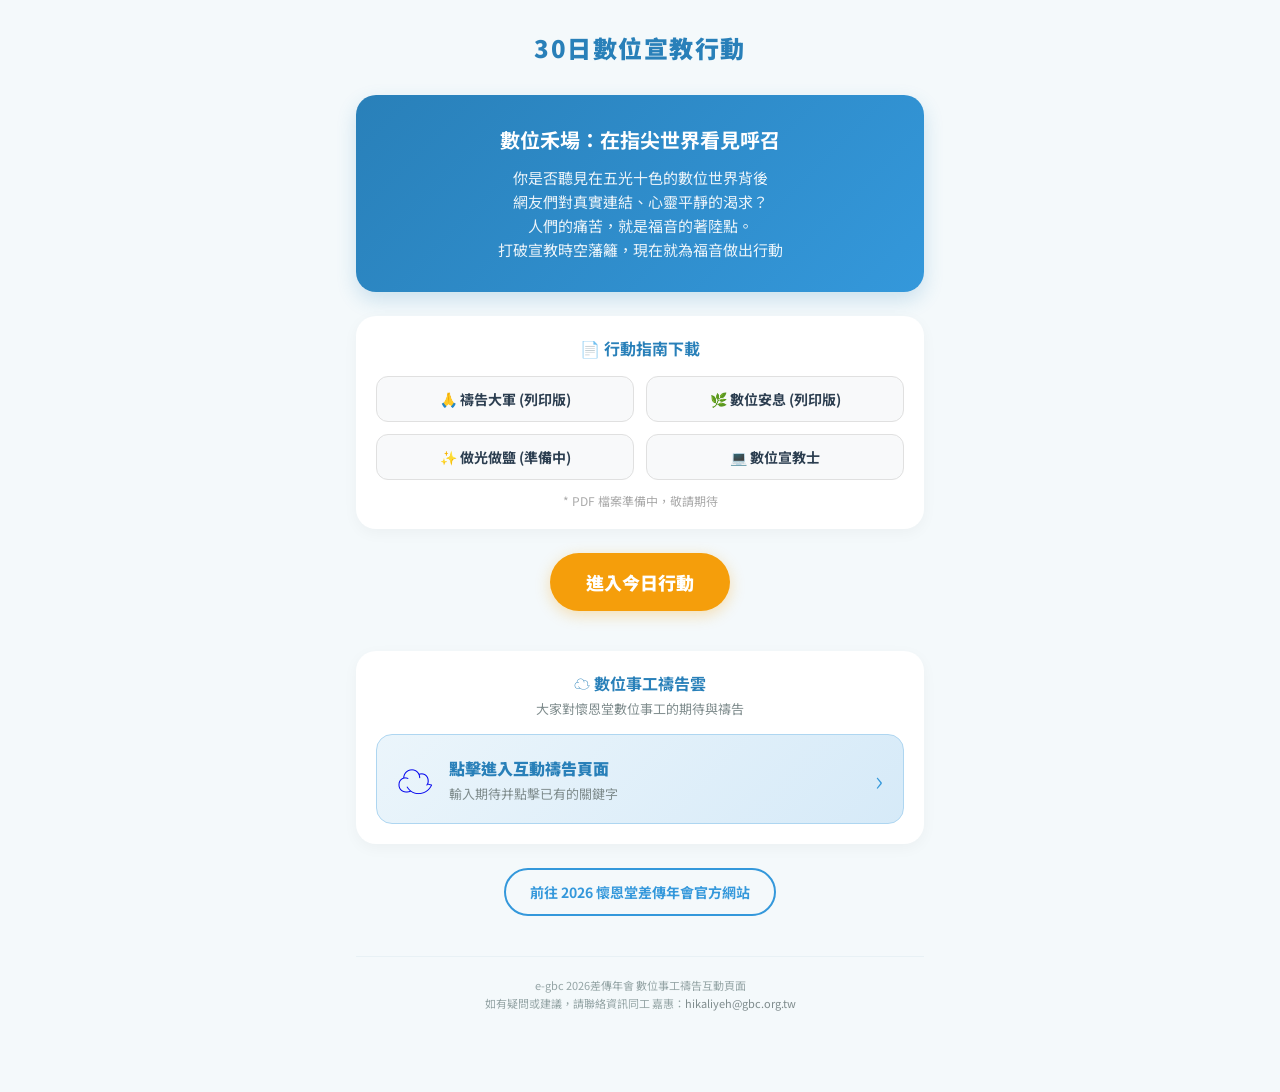
==== ActionCalendar/index.html @ e626426a "fix(ActionCalendar): replace iframe with cloud-card to fix iOS Safari freeze; add footer to WordClou" ====
<!DOCTYPE html>
<html lang="zh-TW">

<head>
  <meta charset="UTF-8">
  <meta name="viewport"
    content="width=device-width, initial-scale=1.0, maximum-scale=1.0, user-scalable=no, viewport-fit=cover">
  <title>30日數位宣教行動 | 懷恩堂數位事工</title>
  <meta name="description" content="三十天的數位事工宣教行動與禱告">
  <link rel="preconnect" href="https://fonts.googleapis.com">
  <link rel="preconnect" href="https://fonts.gstatic.com" crossorigin>
  <link href="https://fonts.googleapis.com/css2?family=Noto+Sans+TC:wght@400;500;700;900&display=swap" rel="stylesheet">
  <link rel="stylesheet" href="style.css">
</head>

<body>
  <div id="app">

    <!-- 全局頂部標題 (點擊回首頁) -->
    <header class="main-header" id="mainHeader">
      <h1>30日數位宣教行動</h1>
    </header>

    <!-- 首頁視圖 (Home View) -->
    <div id="home-view" class="view-section active">
      <div class="hero-section">
        <h2>數位禾場：在指尖世界看見呼召</h2>
        <p class="hero-text">你是否聽見在五光十色的數位世界背後<br>網友們對真實連結、心靈平靜的渴求？<br>人們的痛苦，就是福音的著陸點。<br>打破宣教時空藩籬，現在就為福音做出行動</p>
      </div>

      <div class="pdf-downloads">
        <h3>📄 行動指南下載</h3>
        <div class="pdf-buttons">
          <a href="print_prayer.html" target="_blank" class="btn-pdf">🙏 禱告大軍 (列印版)</a>
          <a href="print_sabbath.html" target="_blank" class="btn-pdf">🌿 數位安息 (列印版)</a>
          <a href="#" class="btn-pdf">✨ 做光做鹽 (準備中)</a>
          <a href="#" class="btn-pdf">💻 數位宣教士</a>
        </div>
        <p class="pdf-note">* PDF 檔案準備中，敬請期待</p>
      </div>

      <!-- 進入今日行動按鈕 -->
      <div class="enter-calendar-box">
        <button id="enterCalendarBtn" class="btn-primary">進入今日行動</button>
      </div>

      <div class="iframe-section">
        <h3><a href="../WordCloud/index.html" target="_blank" class="iframe-title-link">☁️ 數位事工禱告雲</a></h3>
        <p class="iframe-desc">大家對懷恩堂數位事工的期待與禱告</p>
        <a href="../WordCloud/index.html" target="_blank" class="cloud-card-link">
          <div class="cloud-card">
            <div class="cloud-card-icon">☁️</div>
            <div class="cloud-card-text">
              <strong>點擊進入互動禱告頁面</strong>
              <span>輸入期待并點擊已有的關鍵字</span>
            </div>
            <div class="cloud-card-arrow">›</div>
          </div>
        </a>
      </div>

      <div class="footer-links">
        <a href="https://www.gbc.org.tw/%e5%ae%a3%e6%95%99/2026missionsconference/" target="_blank"
          class="btn-outline">前往 2026 懷恩堂差傳年會官方網站</a>
      </div>

      <div class="copyright-footer">
        <p>e-gbc 2026差傳年會 數位事工禱告互動頁面</p>
        <p>如有疑問或建議，請聯絡資訊同工 嘉惠：<a href="mailto:hikaliyeh@gbc.org.tw">hikaliyeh@gbc.org.tw</a></p>
      </div>
    </div>

    <!-- 月曆視圖 (Calendar View) -->
    <div id="calendar-view" class="view-section">

      <!-- 經文副標題 -->
      <div class="scripture-box" id="scriptureBox">
        <div id="scriptureText"></div>
        <div id="scriptureSource"></div>
      </div>

      <!-- 行動頁籤 -->
      <div class="tabs-container">
        <div class="tab active" data-tab="1">
          <div class="tab-icon">🙏</div>
          <div class="tab-text">禱告大軍</div>
        </div>
        <div class="tab" data-tab="2">
          <div class="tab-icon">🌿</div>
          <div class="tab-text">數位安息</div>
        </div>
        <div class="tab" data-tab="3">
          <div class="tab-icon">✨</div>
          <div class="tab-text">做光做鹽</div>
        </div>
      </div>

      <!-- 內容展示區 -->
      <div class="content-container">
        <div class="content-card">
          <!-- 日期與標題排版區 -->
          <div class="card-header">
            <div class="big-date">
              <span class="month-num">6</span><span class="slash">/</span><span class="day-num" id="cardDay">1</span>
            </div>
            <div class="date-info">
              <div class="weekday" id="cardWeekday">週一</div>
              <div class="topic-title" id="cardTopic">事工守望</div>
            </div>
          </div>
          <hr class="card-divider">
          <!-- 實際行動內容 -->
          <div class="action-text" id="actionContent">
            <!-- JS 將動態填入內容 -->
          </div>

          <!-- 備註或 iframe 區塊 -->
          <div class="extra-content" id="extraContent">
            <!-- 預留區塊 -->
          </div>
        </div>
      </div>

      <!-- 畫面下方：左右切換按鈕 -->
      <div class="bottom-nav">
        <button id="prevBtn" class="nav-btn-large" title="前一天">
          <svg viewBox="0 0 24 24" width="28" height="28">
            <path fill="currentColor" d="M15.41 16.59L10.83 12l4.58-4.59L14 6l-6 6 6 6 1.41-1.41z" />
          </svg>
          <span>前一天</span>
        </button>
        <button id="todayBtn" class="nav-btn-large today-btn" style="display: none;">
          返回今天
        </button>
        <button id="nextBtn" class="nav-btn-large" title="後一天">
          <span>後一天</span>
          <svg viewBox="0 0 24 24" width="28" height="28">
            <path fill="currentColor" d="M8.59 16.59L13.17 12 8.59 7.41 10 6l6 6-6 6-1.41-1.41z" />
          </svg>
        </button>
      </div>

    </div>

  </div>

  <script src="data.js"></script>
  <script src="app.js"></script>
</body>

</html>
---- ActionCalendar/style.css ----
/* 宣教行動月曆 v2 */
:root {
  --bg-color: #F4F9FB;
  --card-bg: #FFFFFF;
  --primary: #3498DB;
  --primary-dark: #2980B9;
  --text-main: #2C3E50;
  --text-light: #7F8C8D;
  --border: #E8F1F5;
  --tab-active-bg: #E3F2FD;
  --tab-active-text: #1976D2;
  --accent: #F59E0B; /* 溫暖的金色點綴 */
}

* {
  box-sizing: border-box;
  margin: 0;
  padding: 0;
  font-family: 'Noto Sans TC', sans-serif;
}

body {
  background-color: var(--bg-color);
  color: var(--text-main);
  min-height: 100vh;
  display: flex;
  justify-content: center;
  -webkit-font-smoothing: antialiased;
  font-size: 18px; /* 加大基礎字體讓長輩好閱讀 */
}

#app {
  width: 100%;
  max-width: 600px;
  background: transparent;
  padding: 20px 16px 80px; /* 底部留白給導航按鈕 */
  display: flex;
  flex-direction: column;
}

/* ── SPA 視圖切換 ──────────────────────── */
.view-section {
  display: none;
  animation: fadeIn 0.4s ease-out;
}
.view-section.active {
  display: block;
}

/* ── 頁首 (全局) ───────────────────────── */
.main-header {
  text-align: center;
  margin-bottom: 24px;
  margin-top: 10px;
  cursor: pointer; /* 點擊回首頁 */
  transition: transform 0.2s;
}
.main-header:active {
  transform: scale(0.98);
}
.main-header h1 {
  font-size: 24px;
  font-weight: 900;
  color: var(--primary-dark);
  letter-spacing: 1.5px;
  margin-bottom: 6px;
}
.main-header p {
  font-size: 14px;
  color: var(--text-light);
  font-weight: 500;
}

/* =========================================
   首頁視圖 (Home View)
   ========================================= */
.hero-section {
  background: linear-gradient(135deg, #2980B9, #3498DB);
  color: white;
  border-radius: 20px;
  padding: 30px 20px;
  text-align: center;
  margin-bottom: 24px;
  box-shadow: 0 8px 20px rgba(41, 128, 185, 0.2);
}
.hero-section h2 {
  font-size: 20px;
  font-weight: 700;
  margin-bottom: 12px;
  color: #fff;
}
.hero-text {
  font-size: 15px;
  line-height: 1.6;
  opacity: 0.9;
}

.pdf-downloads {
  background: var(--card-bg);
  border-radius: 20px;
  padding: 20px;
  margin-bottom: 24px;
  box-shadow: 0 4px 15px rgba(0,0,0,0.04);
  text-align: center;
}
.pdf-downloads h3 {
  font-size: 16px;
  color: var(--primary-dark);
  margin-bottom: 16px;
}
.pdf-buttons {
  display: grid;
  grid-template-columns: 1fr 1fr;
  gap: 12px;
}
.btn-pdf {
  display: flex;
  align-items: center;
  justify-content: center;
  background: #f8f9fa;
  border: 1px solid #e0e0e0;
  color: var(--text-main);
  padding: 12px 8px;
  border-radius: 12px;
  text-decoration: none;
  font-weight: 700;
  font-size: 14px;
  transition: all 0.2s;
}
.btn-pdf:hover {
  background: #e3f2fd;
  border-color: var(--primary);
  color: var(--primary-dark);
}
.pdf-note {
  font-size: 12px;
  color: #aaa;
  margin-top: 12px;
}

.iframe-section {
  background: var(--card-bg);
  border-radius: 20px;
  padding: 20px;
  margin-bottom: 24px;
  box-shadow: 0 4px 15px rgba(0,0,0,0.04);
}
.iframe-section h3 {
  font-size: 16px;
  margin-bottom: 4px;
  text-align: center;
}
.iframe-title-link {
  color: var(--primary-dark);
  text-decoration: none;
  transition: color 0.2s;
}
.iframe-title-link:hover {
  color: var(--accent);
  text-decoration: underline;
}
.iframe-desc {
  font-size: 13px;
  color: var(--text-light);
  text-align: center;
  margin-bottom: 16px;
}
.iframe-container {
  width: 100%;
  height: 300px;
  border-radius: 12px;
  overflow: hidden;
  border: 1px solid var(--border);
  background: #fafafa;
}

/* 可點擊的字雲卡片 */
.cloud-card-link {
  text-decoration: none;
  display: block;
  margin-top: 4px;
}
.cloud-card {
  display: flex;
  align-items: center;
  gap: 16px;
  background: linear-gradient(135deg, #EBF5FB, #D6EAF8);
  border: 1px solid #AED6F1;
  border-radius: 16px;
  padding: 18px 20px;
  transition: all 0.2s;
}
.cloud-card:hover, .cloud-card:active {
  background: linear-gradient(135deg, #D6EAF8, #AED6F1);
  transform: translateY(-2px);
  box-shadow: 0 6px 16px rgba(41, 128, 185, 0.15);
}
.cloud-card-icon {
  font-size: 36px;
  flex-shrink: 0;
}
.cloud-card-text {
  flex: 1;
  display: flex;
  flex-direction: column;
  gap: 4px;
}
.cloud-card-text strong {
  font-size: 16px;
  color: var(--primary-dark);
  font-weight: 900;
}
.cloud-card-text span {
  font-size: 13px;
  color: var(--text-light);
}
.cloud-card-arrow {
  font-size: 28px;
  color: var(--primary);
  font-weight: 300;
}

.footer-links {
  text-align: center;
  margin-bottom: 30px;
}
.btn-outline {
  display: inline-block;
  padding: 12px 24px;
  border: 2px solid var(--primary);
  color: var(--primary);
  border-radius: 30px;
  text-decoration: none;
  font-weight: 700;
  font-size: 14px;
  transition: all 0.2s;
}
.btn-outline:hover {
  background: var(--primary);
  color: white;
}
.enter-calendar-box {
  text-align: center;
  margin-top: 0px;
  margin-bottom: 40px;
}
.btn-primary {
  background: var(--accent);
  color: #fff;
  border: none;
  padding: 16px 36px;
  font-size: 18px;
  font-weight: 900;
  border-radius: 30px;
  box-shadow: 0 4px 15px rgba(245, 158, 11, 0.3);
  cursor: pointer;
  transition: transform 0.2s;
}
.btn-primary:active {
  transform: scale(0.95);
}

.copyright-footer {
  text-align: center;
  margin-top: 40px;
  padding-top: 20px;
  border-top: 1px solid var(--border);
  font-size: 11px;
  color: #95a5a6;
  line-height: 1.6;
}
.copyright-footer a {
  color: #7f8c8d;
  text-decoration: none;
}
.copyright-footer a:hover {
  text-decoration: underline;
}

/* =========================================
   月曆視圖 (Calendar View)
   ========================================= */

/* ── 頁籤 ─────────────────────────────── */
.tabs-container {
  display: flex;
  gap: 10px;
  margin-bottom: 16px;
}

.tab {
  flex: 1;
  background: var(--card-bg);
  border: 1px solid var(--border);
  border-radius: 16px;
  padding: 12px 6px;
  text-align: center;
  cursor: pointer;
  transition: all 0.2s ease;
  display: flex;
  flex-direction: column;
  align-items: center;
  gap: 6px;
  box-shadow: 0 2px 8px rgba(0,0,0,0.02);
}
.tab-icon {
  font-size: 20px;
}
.tab-text {
  font-size: 13px;
  font-weight: 700;
  color: var(--text-light);
}
.tab:hover {
  border-color: var(--primary);
}
.tab.active {
  background: var(--tab-active-bg);
  border-color: var(--primary);
  transform: translateY(-2px);
  box-shadow: 0 6px 12px rgba(25, 118, 210, 0.1);
}
.tab.active .tab-text {
  color: var(--tab-active-text);
}

/* ── 經文副標題 ──────────────────────── */
.scripture-box {
  background: rgba(41, 128, 185, 0.05);
  padding: 16px 20px;
  border-radius: 12px;
  margin-bottom: 20px;
  color: var(--text-main);
  transition: opacity 0.3s;
  text-align: center;
}
#scriptureText {
  font-size: 16px;
  font-weight: 500;
  line-height: 1.6;
  margin-bottom: 8px;
}
#scriptureSource {
  font-size: 14px;
  color: var(--text-light);
  font-weight: 700;
}

/* ── 內容展示區與排版 ─────────────────── */
.content-container {
  flex: 1;
  margin-bottom: 20px;
}
.content-card {
  background: var(--card-bg);
  border-radius: 20px;
  padding: 24px;
  box-shadow: 0 8px 25px rgba(0, 0, 0, 0.04);
  animation: fadeIn 0.3s ease-out;
}

.card-header {
  display: flex;
  align-items: center;
  gap: 16px;
  margin-bottom: 16px;
}
.big-date {
  font-family: 'Arial', sans-serif;
  color: var(--primary-dark);
  line-height: 1;
}
.big-date .month-num {
  font-size: 24px;
  font-weight: 700;
}
.big-date .slash {
  font-size: 24px;
  font-weight: 300;
  margin: 0 4px;
  color: #bdc3c7;
}
.big-date .day-num {
  font-size: 48px;
  font-weight: 900;
  letter-spacing: -2px;
}

.date-info {
  display: flex;
  flex-direction: row;
  align-items: baseline;
  gap: 8px;
}
.date-info .weekday {
  font-size: 20px;
  font-weight: 700;
  color: var(--primary-dark);
}
.date-info .topic-title {
  font-size: 20px;
  font-weight: 900;
  color: var(--text-main);
  white-space: nowrap;
}

.card-divider {
  border: 0;
  height: 1px;
  background: var(--border);
  margin-bottom: 20px;
}

.action-text {
  font-size: 18px; /* 放大大內文 */
  line-height: 1.8;
  color: #34495e;
}
.action-text strong {
  color: var(--primary-dark);
}

.extra-content {
  margin-top: 20px;
}

/* ── 畫面下方導航按鈕 ─────────────────── */
.bottom-nav {
  display: flex;
  justify-content: space-between;
  gap: 12px;
  margin-top: 10px;
}
.nav-btn-large {
  flex: 1;
  display: flex;
  align-items: center;
  justify-content: center;
  gap: 4px;
  background: var(--card-bg);
  border: 1px solid var(--border);
  padding: 14px 8px;
  border-radius: 16px;
  color: var(--primary);
  font-weight: 700;
  font-size: 16px;
  cursor: pointer;
  box-shadow: 0 4px 10px rgba(0,0,0,0.03);
  transition: all 0.2s;
}
.today-btn {
  color: var(--text-light);
  font-size: 15px;
}
.nav-btn-large:hover:not(:disabled) {
  background: var(--tab-active-bg);
  border-color: var(--primary);
}
.nav-btn-large:active:not(:disabled) {
  transform: scale(0.98);
}
.nav-btn-large:disabled {
  color: #bdc3c7;
  background: #f8f9fa;
  cursor: not-allowed;
  box-shadow: none;
}

@keyframes fadeIn {
  from { opacity: 0; transform: translateY(10px); }
  to { opacity: 1; transform: translateY(0); }
}
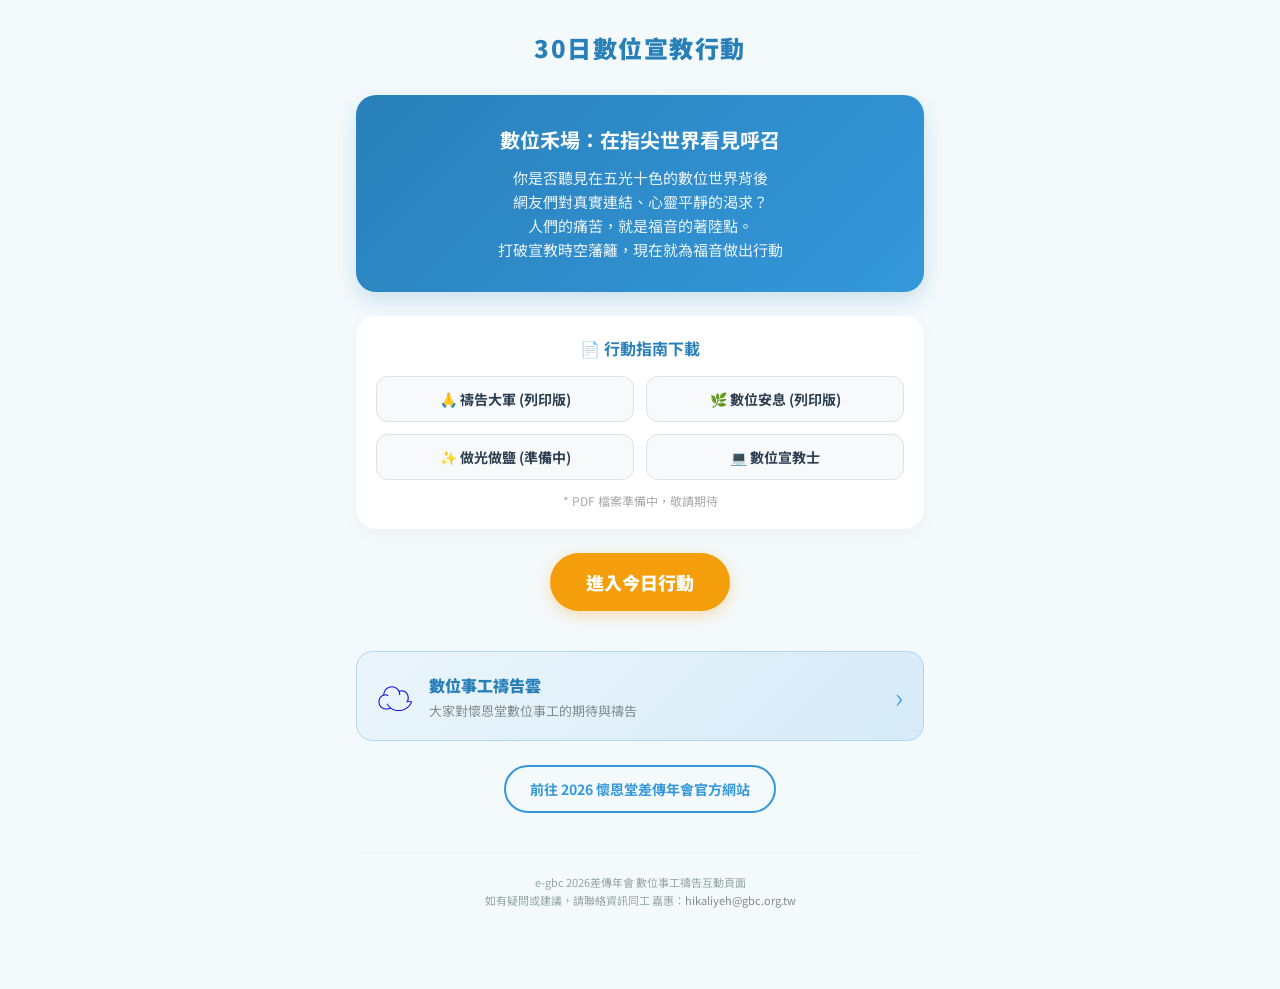
==== commit 220e5767: "style(ActionCalendar): merge wordcloud title and subtitle into card button" ====
--- a/ActionCalendar/index.html
+++ b/ActionCalendar/index.html
@@ -44,15 +44,13 @@
         <button id="enterCalendarBtn" class="btn-primary">進入今日行動</button>
       </div>
 
-      <div class="iframe-section">
-        <h3><a href="../WordCloud/index.html" target="_blank" class="iframe-title-link">☁️ 數位事工禱告雲</a></h3>
-        <p class="iframe-desc">大家對懷恩堂數位事工的期待與禱告</p>
+      <div class="iframe-section" style="padding: 0; background: transparent; box-shadow: none;">
         <a href="../WordCloud/index.html" target="_blank" class="cloud-card-link">
           <div class="cloud-card">
             <div class="cloud-card-icon">☁️</div>
             <div class="cloud-card-text">
-              <strong>點擊進入互動禱告頁面</strong>
-              <span>輸入期待并點擊已有的關鍵字</span>
+              <strong>數位事工禱告雲</strong>
+              <span>大家對懷恩堂數位事工的期待與禱告</span>
             </div>
             <div class="cloud-card-arrow">›</div>
           </div>
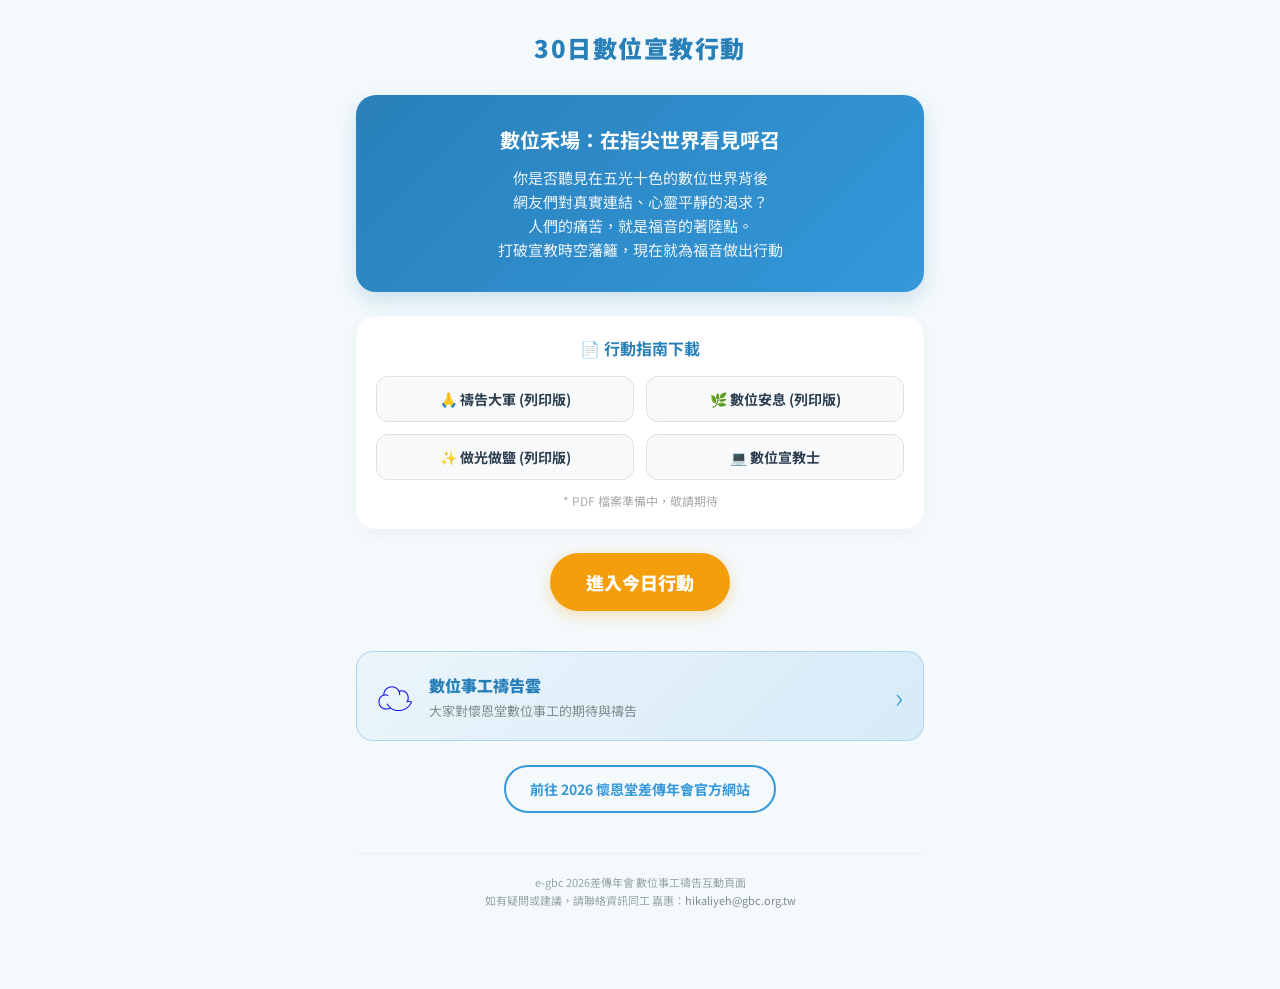
==== commit 05fa58f9: "feat(ActionCalendar): add Light action plan data and print page" ====
--- a/ActionCalendar/index.html
+++ b/ActionCalendar/index.html
@@ -33,7 +33,7 @@
         <div class="pdf-buttons">
           <a href="print_prayer.html" target="_blank" class="btn-pdf">🙏 禱告大軍 (列印版)</a>
           <a href="print_sabbath.html" target="_blank" class="btn-pdf">🌿 數位安息 (列印版)</a>
-          <a href="#" class="btn-pdf">✨ 做光做鹽 (準備中)</a>
+          <a href="print_light.html" target="_blank" class="btn-pdf">✨ 做光做鹽 (列印版)</a>
           <a href="#" class="btn-pdf">💻 數位宣教士</a>
         </div>
         <p class="pdf-note">* PDF 檔案準備中，敬請期待</p>
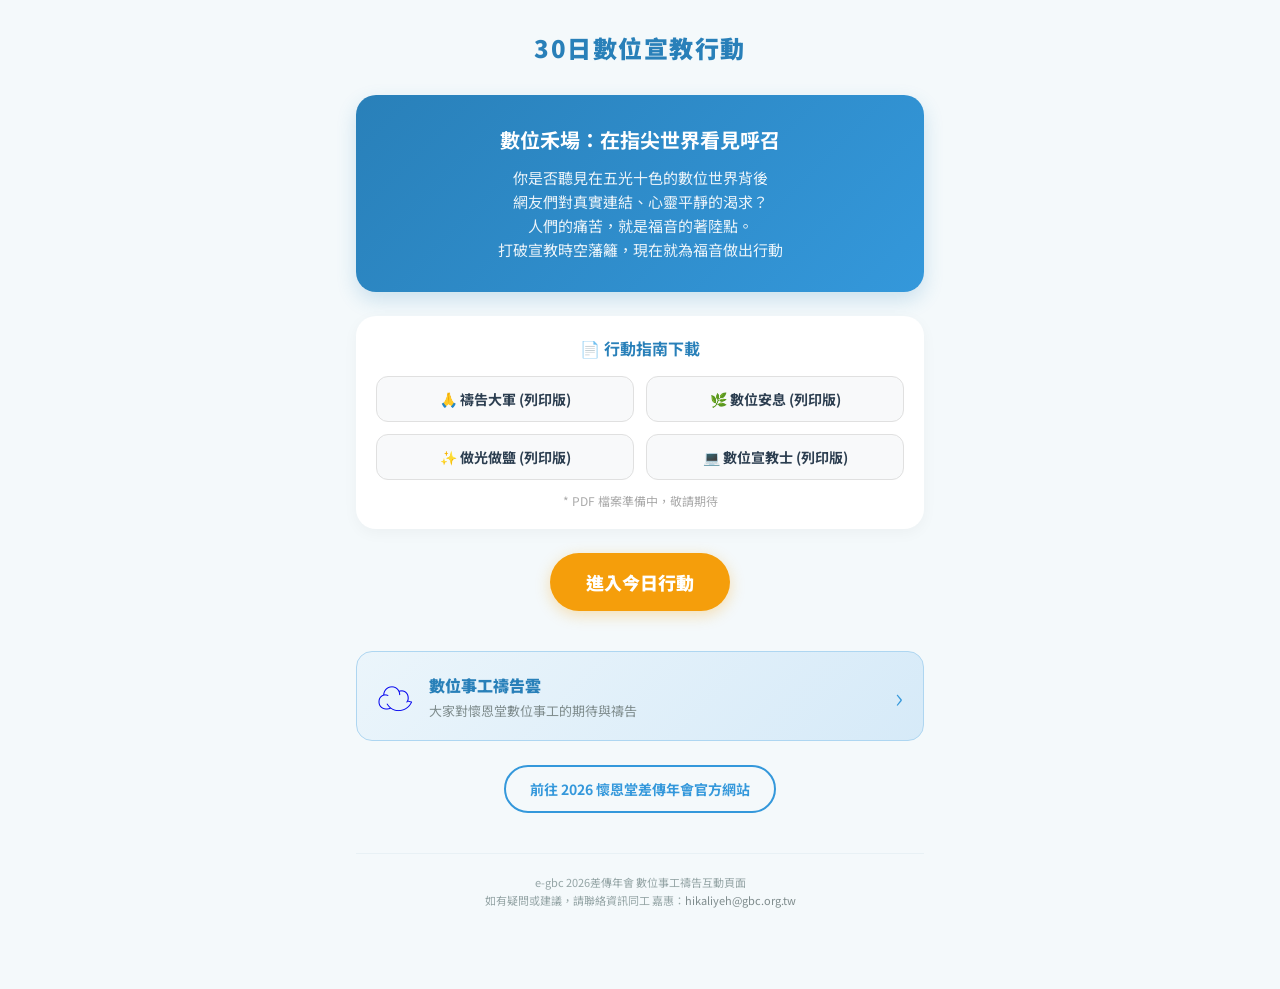
==== commit d39ef943: "feat(ActionCalendar): add Missionary action plan and print page" ====
--- a/ActionCalendar/index.html
+++ b/ActionCalendar/index.html
@@ -34,7 +34,7 @@
           <a href="print_prayer.html" target="_blank" class="btn-pdf">🙏 禱告大軍 (列印版)</a>
           <a href="print_sabbath.html" target="_blank" class="btn-pdf">🌿 數位安息 (列印版)</a>
           <a href="print_light.html" target="_blank" class="btn-pdf">✨ 做光做鹽 (列印版)</a>
-          <a href="#" class="btn-pdf">💻 數位宣教士</a>
+          <a href="print_missionary.html" target="_blank" class="btn-pdf">💻 數位宣教士 (列印版)</a>
         </div>
         <p class="pdf-note">* PDF 檔案準備中，敬請期待</p>
       </div>
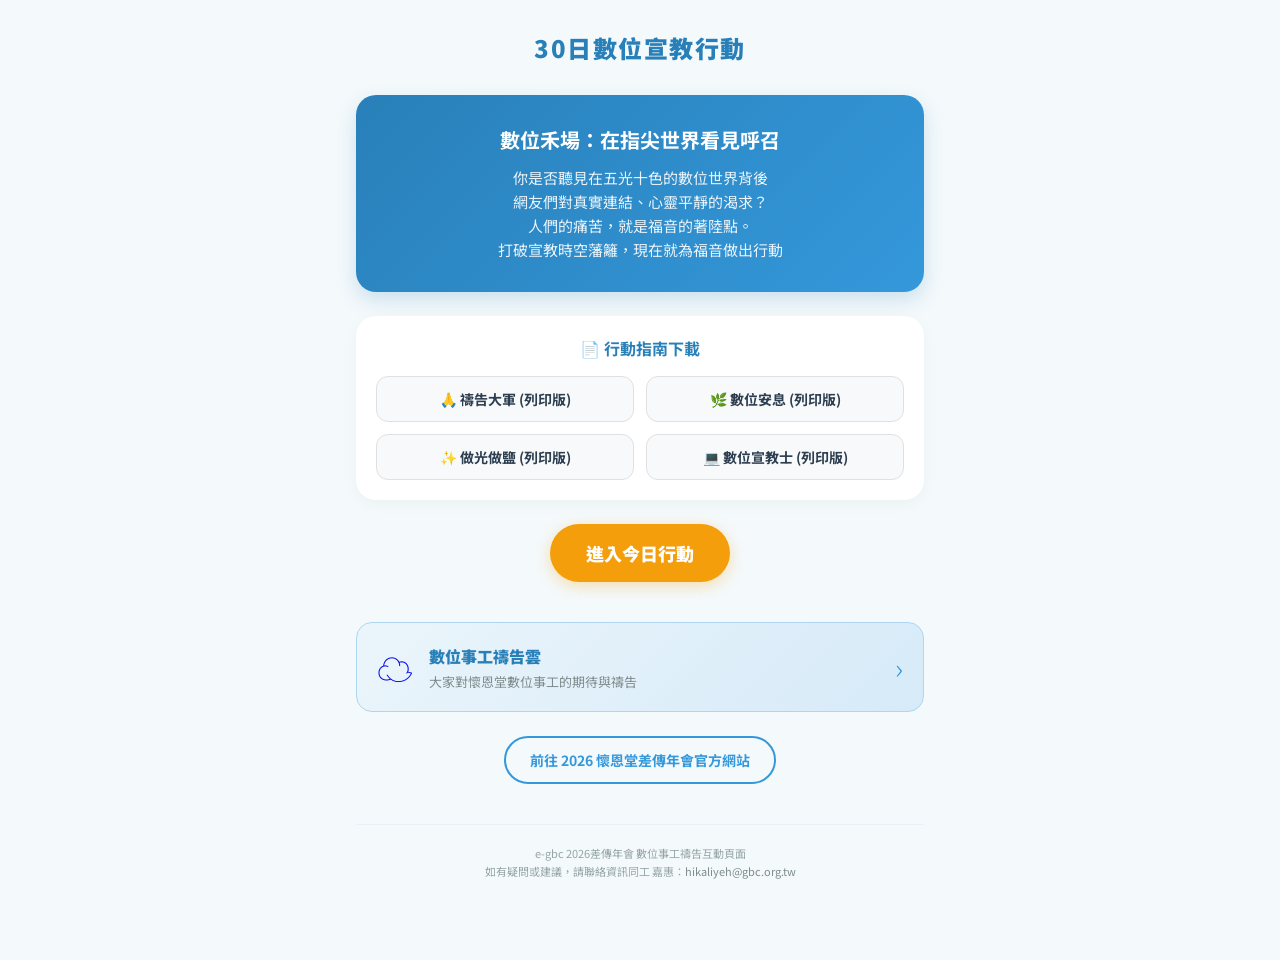
==== commit 862741ca: "feat(ActionCalendar): add 4th tab Missionary to calendar and remove PDF note" ====
--- a/ActionCalendar/index.html
+++ b/ActionCalendar/index.html
@@ -36,7 +36,6 @@
           <a href="print_light.html" target="_blank" class="btn-pdf">✨ 做光做鹽 (列印版)</a>
           <a href="print_missionary.html" target="_blank" class="btn-pdf">💻 數位宣教士 (列印版)</a>
         </div>
-        <p class="pdf-note">* PDF 檔案準備中，敬請期待</p>
       </div>
 
       <!-- 進入今日行動按鈕 -->
@@ -90,6 +89,10 @@
         <div class="tab" data-tab="3">
           <div class="tab-icon">✨</div>
           <div class="tab-text">做光做鹽</div>
+        </div>
+        <div class="tab" data-tab="4">
+          <div class="tab-icon">💻</div>
+          <div class="tab-text">數位宣教士</div>
         </div>
       </div>
 
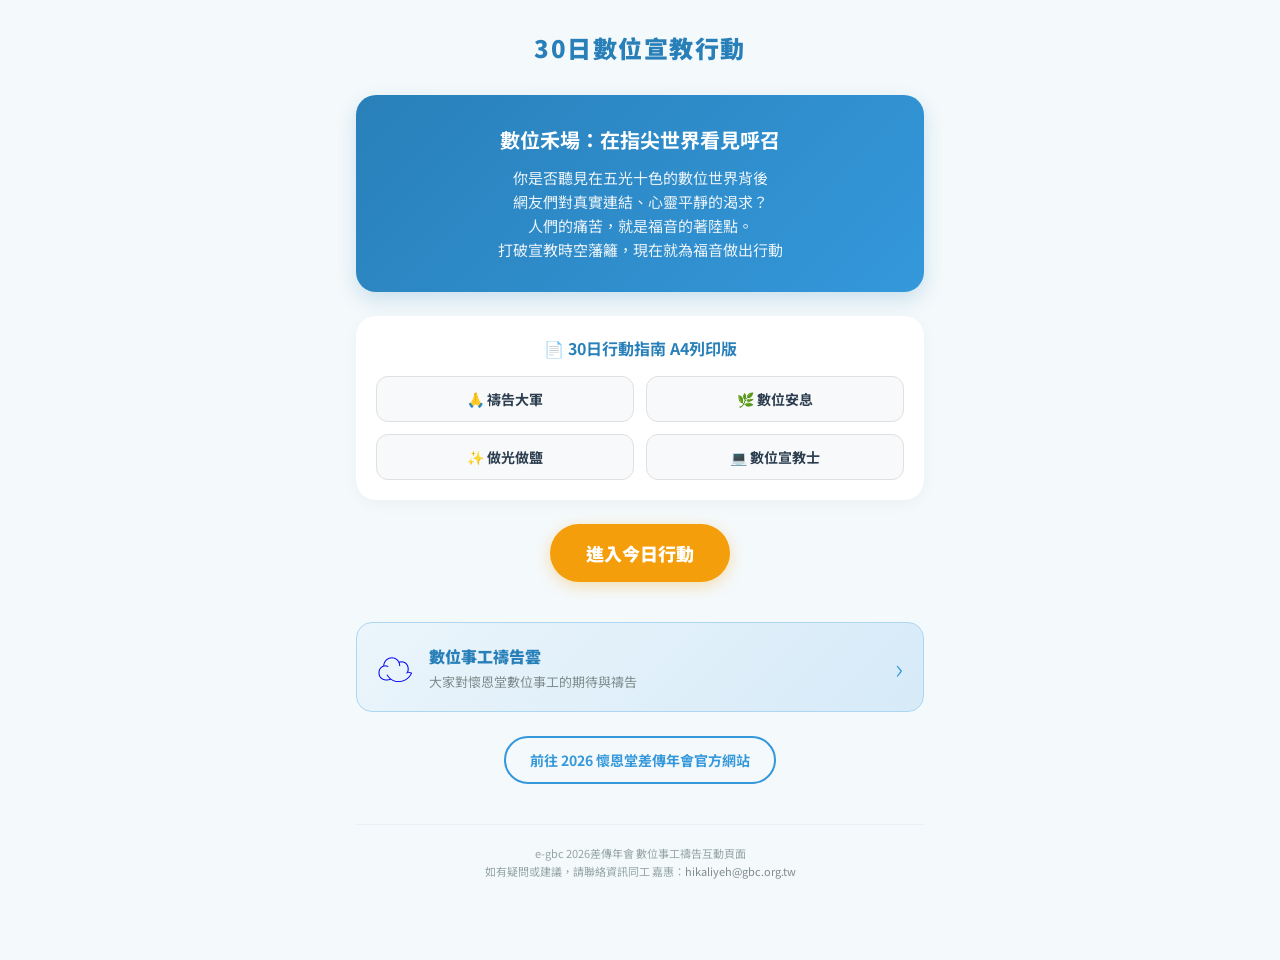
==== commit fc2c2bb0: "fix(ActionCalendar): render action4 data, update scripture, add 6/6 wordcloud link, update PDF butto" ====
--- a/ActionCalendar/index.html
+++ b/ActionCalendar/index.html
@@ -29,12 +29,12 @@
       </div>
 
       <div class="pdf-downloads">
-        <h3>📄 行動指南下載</h3>
+        <h3>📄 30日行動指南 A4列印版</h3>
         <div class="pdf-buttons">
-          <a href="print_prayer.html" target="_blank" class="btn-pdf">🙏 禱告大軍 (列印版)</a>
-          <a href="print_sabbath.html" target="_blank" class="btn-pdf">🌿 數位安息 (列印版)</a>
-          <a href="print_light.html" target="_blank" class="btn-pdf">✨ 做光做鹽 (列印版)</a>
-          <a href="print_missionary.html" target="_blank" class="btn-pdf">💻 數位宣教士 (列印版)</a>
+          <a href="print_prayer.html" target="_blank" class="btn-pdf">🙏 禱告大軍</a>
+          <a href="print_sabbath.html" target="_blank" class="btn-pdf">🌿 數位安息</a>
+          <a href="print_light.html" target="_blank" class="btn-pdf">✨ 做光做鹽</a>
+          <a href="print_missionary.html" target="_blank" class="btn-pdf">💻 數位宣教士</a>
         </div>
       </div>
 
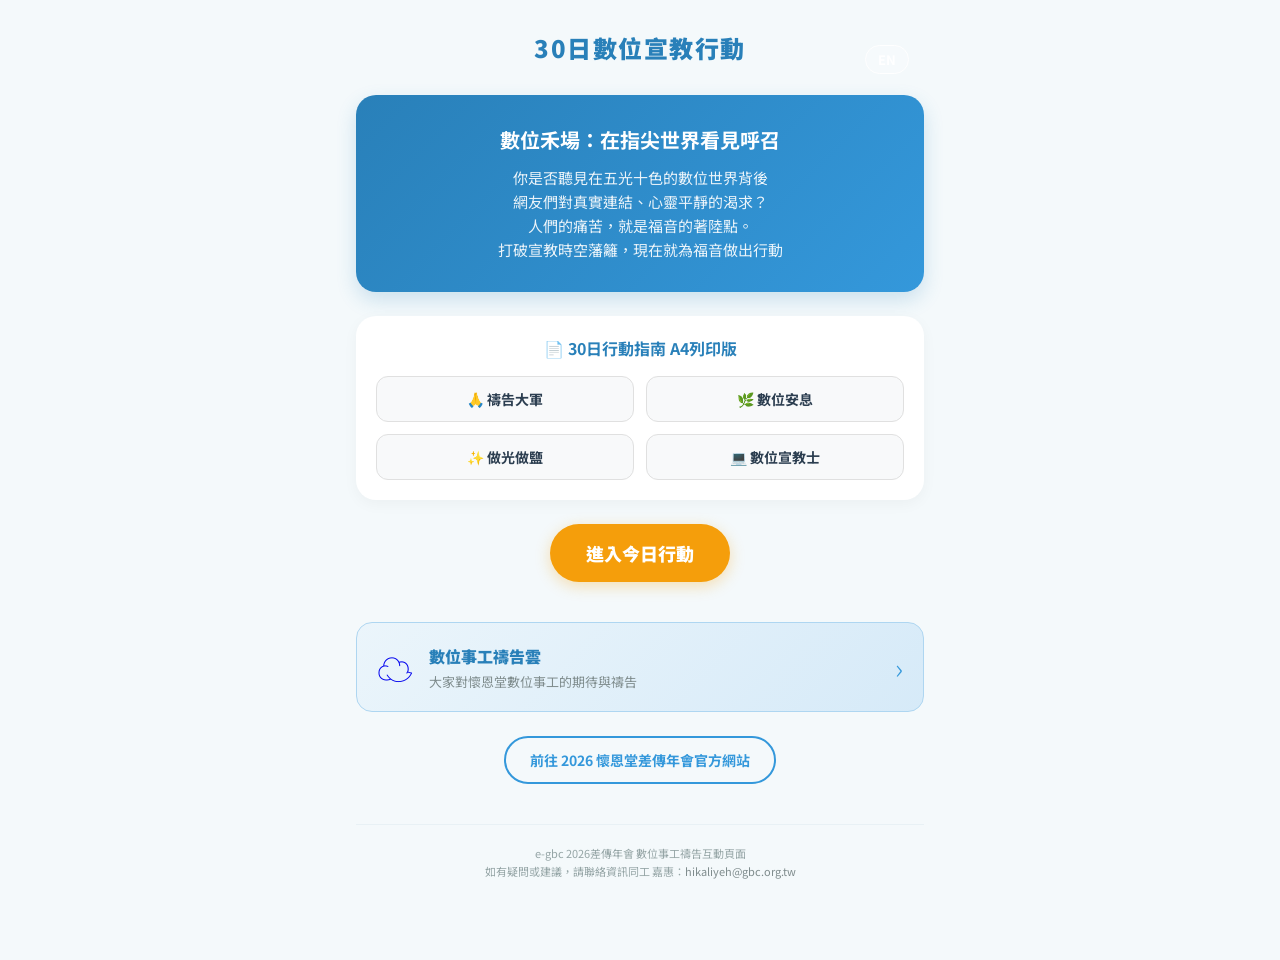
==== commit c451735c: "feat(i18n): complete bilingual implementation for ActionCalendar and WordCloud" ====
--- a/ActionCalendar/index.html
+++ b/ActionCalendar/index.html
@@ -11,36 +11,57 @@
   <link rel="preconnect" href="https://fonts.gstatic.com" crossorigin>
   <link href="https://fonts.googleapis.com/css2?family=Noto+Sans+TC:wght@400;500;700;900&display=swap" rel="stylesheet">
   <link rel="stylesheet" href="style.css">
+  <style>
+    .lang-toggle-btn {
+      position: absolute;
+      right: 15px;
+      top: 15px;
+      background: rgba(255, 255, 255, 0.2);
+      border: 1px solid #fff;
+      color: #fff;
+      border-radius: 20px;
+      padding: 4px 12px;
+      cursor: pointer;
+      font-size: 13px;
+      font-weight: bold;
+      transition: background 0.2s;
+    }
+    .lang-toggle-btn:hover {
+      background: rgba(255, 255, 255, 0.4);
+    }
+    .main-header { position: relative; }
+  </style>
 </head>
 
 <body>
   <div id="app">
 
     <!-- 全局頂部標題 (點擊回首頁) -->
-    <header class="main-header" id="mainHeader">
-      <h1>30日數位宣教行動</h1>
+    <header class="main-header">
+      <h1 id="mainHeader" data-i18n="hero-title" style="cursor:pointer;">30日數位宣教行動</h1>
+      <button id="langToggleBtn" class="lang-toggle-btn">EN</button>
     </header>
 
     <!-- 首頁視圖 (Home View) -->
     <div id="home-view" class="view-section active">
       <div class="hero-section">
-        <h2>數位禾場：在指尖世界看見呼召</h2>
-        <p class="hero-text">你是否聽見在五光十色的數位世界背後<br>網友們對真實連結、心靈平靜的渴求？<br>人們的痛苦，就是福音的著陸點。<br>打破宣教時空藩籬，現在就為福音做出行動</p>
+        <h2 data-i18n="hero-subtitle">數位禾場：在指尖世界看見呼召</h2>
+        <p class="hero-text" data-i18n="hero-text">你是否聽見在五光十色的數位世界背後<br>網友們對真實連結、心靈平靜的渴求？<br>人們的痛苦，就是福音的著陸點。<br>打破宣教時空藩籬，現在就為福音做出行動</p>
       </div>
 
       <div class="pdf-downloads">
-        <h3>📄 30日行動指南 A4列印版</h3>
+        <h3 data-i18n="print-title">📄 30日行動指南 A4列印版</h3>
         <div class="pdf-buttons">
-          <a href="print_prayer.html" target="_blank" class="btn-pdf">🙏 禱告大軍</a>
-          <a href="print_sabbath.html" target="_blank" class="btn-pdf">🌿 數位安息</a>
-          <a href="print_light.html" target="_blank" class="btn-pdf">✨ 做光做鹽</a>
-          <a href="print_missionary.html" target="_blank" class="btn-pdf">💻 數位宣教士</a>
+          <a href="print_prayer.html" target="_blank" class="btn-pdf" id="btn-print-prayer" data-i18n="print-prayer">🙏 禱告大軍</a>
+          <a href="print_sabbath.html" target="_blank" class="btn-pdf" id="btn-print-sabbath" data-i18n="print-sabbath">🌿 數位安息</a>
+          <a href="print_light.html" target="_blank" class="btn-pdf" id="btn-print-light" data-i18n="print-light">✨ 做光做鹽</a>
+          <a href="print_missionary.html" target="_blank" class="btn-pdf" id="btn-print-missionary" data-i18n="print-missionary">💻 數位宣教士</a>
         </div>
       </div>
 
       <!-- 進入今日行動按鈕 -->
       <div class="enter-calendar-box">
-        <button id="enterCalendarBtn" class="btn-primary">進入今日行動</button>
+        <button id="enterCalendarBtn" class="btn-primary" data-i18n="enter-calendar">進入今日行動</button>
       </div>
 
       <div class="iframe-section" style="padding: 0; background: transparent; box-shadow: none;">
@@ -48,8 +69,8 @@
           <div class="cloud-card">
             <div class="cloud-card-icon">☁️</div>
             <div class="cloud-card-text">
-              <strong>數位事工禱告雲</strong>
-              <span>大家對懷恩堂數位事工的期待與禱告</span>
+              <strong data-i18n="cloud-title">數位事工禱告雲</strong>
+              <span data-i18n="cloud-desc">大家對懷恩堂數位事工的期待與禱告</span>
             </div>
             <div class="cloud-card-arrow">›</div>
           </div>
@@ -58,12 +79,12 @@
 
       <div class="footer-links">
         <a href="https://www.gbc.org.tw/%e5%ae%a3%e6%95%99/2026missionsconference/" target="_blank"
-          class="btn-outline">前往 2026 懷恩堂差傳年會官方網站</a>
+          class="btn-outline" data-i18n="footer-link">前往 2026 懷恩堂差傳年會官方網站</a>
       </div>
 
       <div class="copyright-footer">
-        <p>e-gbc 2026差傳年會 數位事工禱告互動頁面</p>
-        <p>如有疑問或建議，請聯絡資訊同工 嘉惠：<a href="mailto:hikaliyeh@gbc.org.tw">hikaliyeh@gbc.org.tw</a></p>
+        <p data-i18n="footer-copy1">e-gbc 2026差傳年會 數位事工禱告互動頁面</p>
+        <p><span data-i18n="footer-copy2">如有疑問或建議，請聯絡資訊同工 嘉惠：</span><a href="mailto:hikaliyeh@gbc.org.tw">hikaliyeh@gbc.org.tw</a></p>
       </div>
     </div>
 
@@ -80,19 +101,19 @@
       <div class="tabs-container">
         <div class="tab active" data-tab="1">
           <div class="tab-icon">🙏</div>
-          <div class="tab-text">禱告大軍</div>
+          <div class="tab-text" data-i18n="tab-prayer">禱告大軍</div>
         </div>
         <div class="tab" data-tab="2">
           <div class="tab-icon">🌿</div>
-          <div class="tab-text">數位安息</div>
+          <div class="tab-text" data-i18n="tab-sabbath">數位安息</div>
         </div>
         <div class="tab" data-tab="3">
           <div class="tab-icon">✨</div>
-          <div class="tab-text">做光做鹽</div>
+          <div class="tab-text" data-i18n="tab-light">做光做鹽</div>
         </div>
         <div class="tab" data-tab="4">
           <div class="tab-icon">💻</div>
-          <div class="tab-text">數位宣教士</div>
+          <div class="tab-text" data-i18n="tab-missionary">數位宣教士</div>
         </div>
       </div>
 
@@ -128,13 +149,13 @@
           <svg viewBox="0 0 24 24" width="28" height="28">
             <path fill="currentColor" d="M15.41 16.59L10.83 12l4.58-4.59L14 6l-6 6 6 6 1.41-1.41z" />
           </svg>
-          <span>前一天</span>
+          <span data-i18n="nav-prev">前一天</span>
         </button>
-        <button id="todayBtn" class="nav-btn-large today-btn" style="display: none;">
+        <button id="todayBtn" class="nav-btn-large today-btn" style="display: none;" data-i18n="nav-today">
           返回今天
         </button>
         <button id="nextBtn" class="nav-btn-large" title="後一天">
-          <span>後一天</span>
+          <span data-i18n="nav-next">後一天</span>
           <svg viewBox="0 0 24 24" width="28" height="28">
             <path fill="currentColor" d="M8.59 16.59L13.17 12 8.59 7.41 10 6l6 6-6 6-1.41-1.41z" />
           </svg>
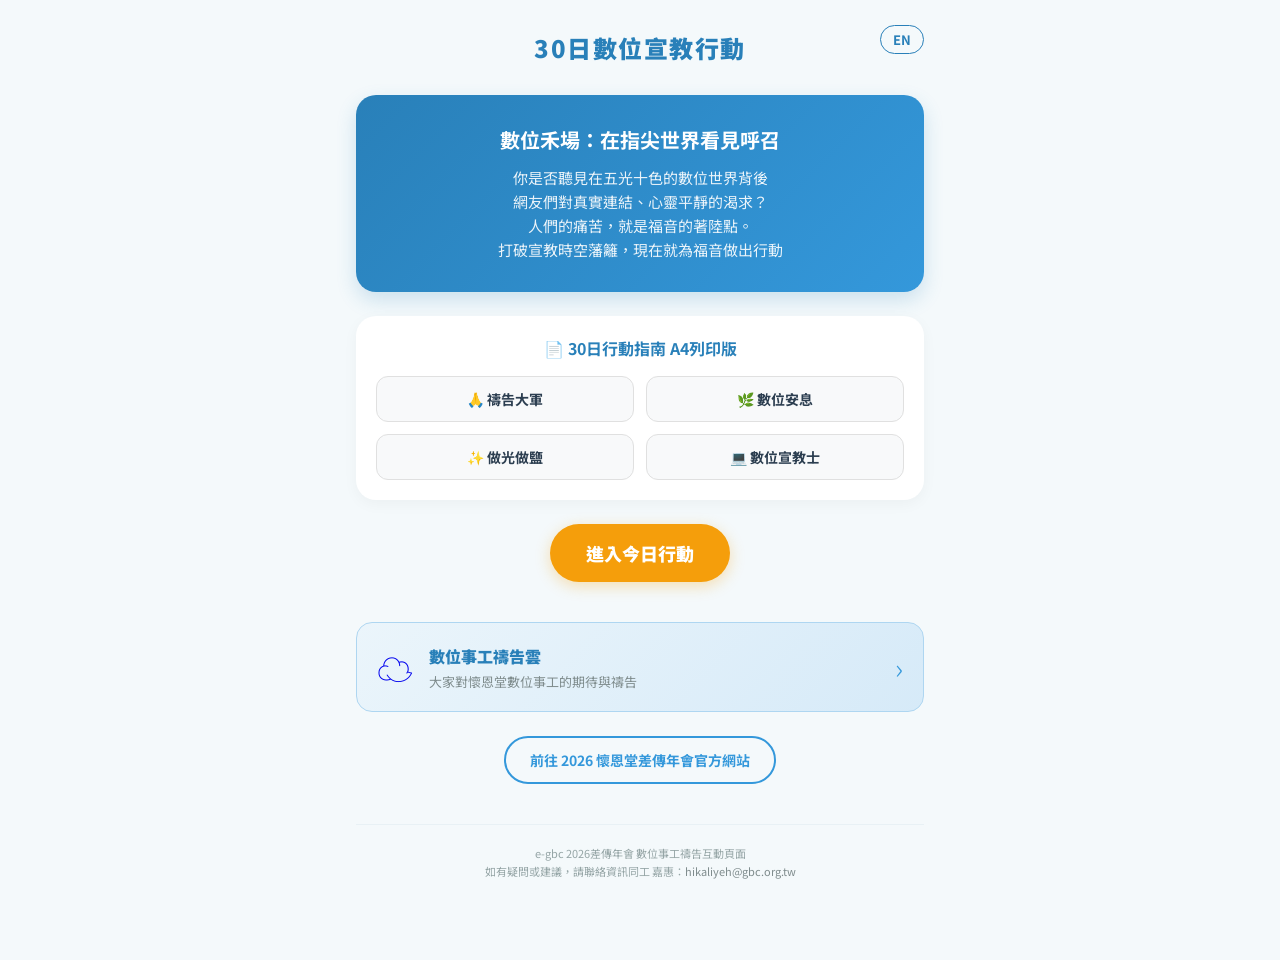
==== commit 9f66baed: "fix(UI): correct language toggle button visibility (changed from white to theme color)" ====
--- a/ActionCalendar/index.html
+++ b/ActionCalendar/index.html
@@ -14,20 +14,21 @@
   <style>
     .lang-toggle-btn {
       position: absolute;
-      right: 15px;
-      top: 15px;
-      background: rgba(255, 255, 255, 0.2);
-      border: 1px solid #fff;
-      color: #fff;
+      right: 0px;
+      top: -5px;
+      background: transparent;
+      border: 1.5px solid #2980B9;
+      color: #2980B9;
       border-radius: 20px;
       padding: 4px 12px;
       cursor: pointer;
       font-size: 13px;
       font-weight: bold;
-      transition: background 0.2s;
+      transition: all 0.2s;
     }
     .lang-toggle-btn:hover {
-      background: rgba(255, 255, 255, 0.4);
+      background: #2980B9;
+      color: #fff;
     }
     .main-header { position: relative; }
   </style>
